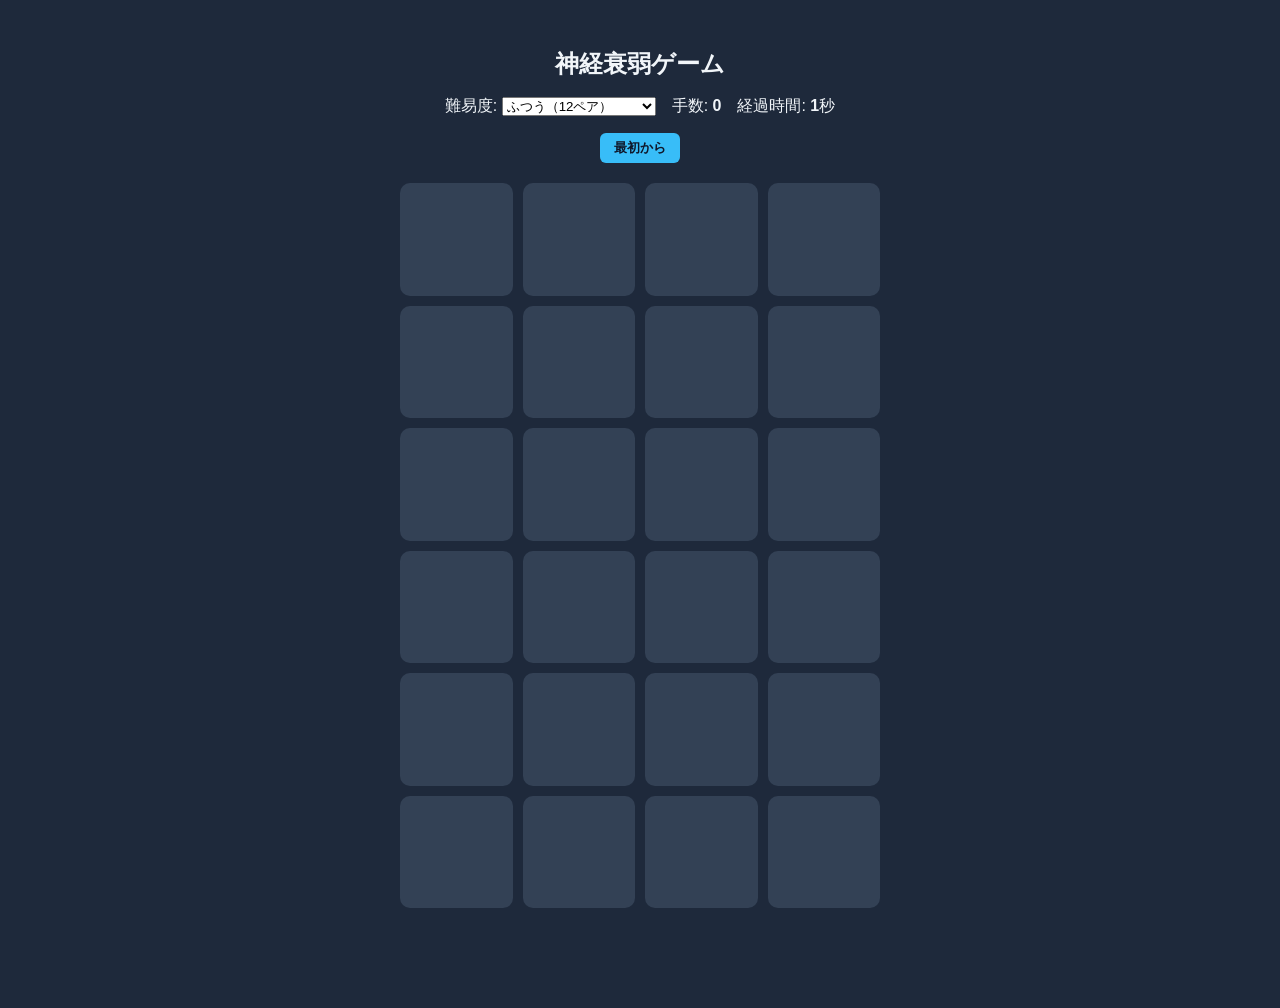
==== index.html @ e84ddd9a "初回コミット: 神経衰弱ゲームの雛形（難易度切替対応）" ====
<!DOCTYPE html>
<html lang="ja">
<head>
<meta charset="UTF-8">
<meta name="viewport" content="width=device-width, initial-scale=1.0">
<title>神経衰弱ゲーム</title>
<link rel="stylesheet" href="style.css">
</head>
<body>
  <main>
    <h1>神経衰弱ゲーム</h1>

    <div class="status-bar">
      <label for="difficulty">難易度:
        <select id="difficulty">
          <option value="easy">かんたん（8ペア）</option>
          <option value="normal" selected>ふつう（12ペア）</option>
          <option value="hard">むずかしい（18ペア）</option>
        </select>
      </label>
      <span>手数: <strong id="moves">0</strong></span>
      <span>経過時間: <strong id="timer">0</strong>秒</span>
      <button id="restart">最初から</button>
    </div>

    <div id="board" class="board"></div>

    <p id="message" class="message"></p>
  </main>

  <script src="script.js"></script>
</body>
</html>
---- style.css ----
* {
  box-sizing: border-box;
}

body {
  font-family: "Segoe UI", "Hiragino Kaku Gothic ProN", sans-serif;
  background: #1e293b;
  color: #f1f5f9;
  display: flex;
  justify-content: center;
  padding: 32px 16px;
  min-height: 100vh;
  margin: 0;
}

main {
  width: 100%;
  max-width: 480px;
  text-align: center;
}

h1 {
  font-size: 1.5rem;
  margin-bottom: 16px;
}

.status-bar {
  display: flex;
  align-items: center;
  justify-content: center;
  gap: 16px;
  margin-bottom: 20px;
  flex-wrap: wrap;
}

.status-bar button {
  background: #38bdf8;
  color: #0f172a;
  border: none;
  border-radius: 6px;
  padding: 6px 14px;
  font-weight: bold;
  cursor: pointer;
}

.status-bar button:hover {
  background: #7dd3fc;
}

.board {
  display: grid;
  grid-template-columns: repeat(4, 1fr);
  gap: 10px;
}

.card {
  aspect-ratio: 1 / 1;
  border-radius: 10px;
  background: #334155;
  display: flex;
  align-items: center;
  justify-content: center;
  font-size: 2rem;
  cursor: pointer;
  user-select: none;
  transition: transform 0.15s, background 0.15s;
}

.card:hover {
  background: #475569;
}

.card.flipped,
.card.matched {
  background: #f8fafc;
  color: #0f172a;
}

.card.matched {
  opacity: 0.6;
  cursor: default;
}

.message {
  margin-top: 20px;
  font-size: 1.2rem;
  font-weight: bold;
  color: #4ade80;
  min-height: 1.5em;
}
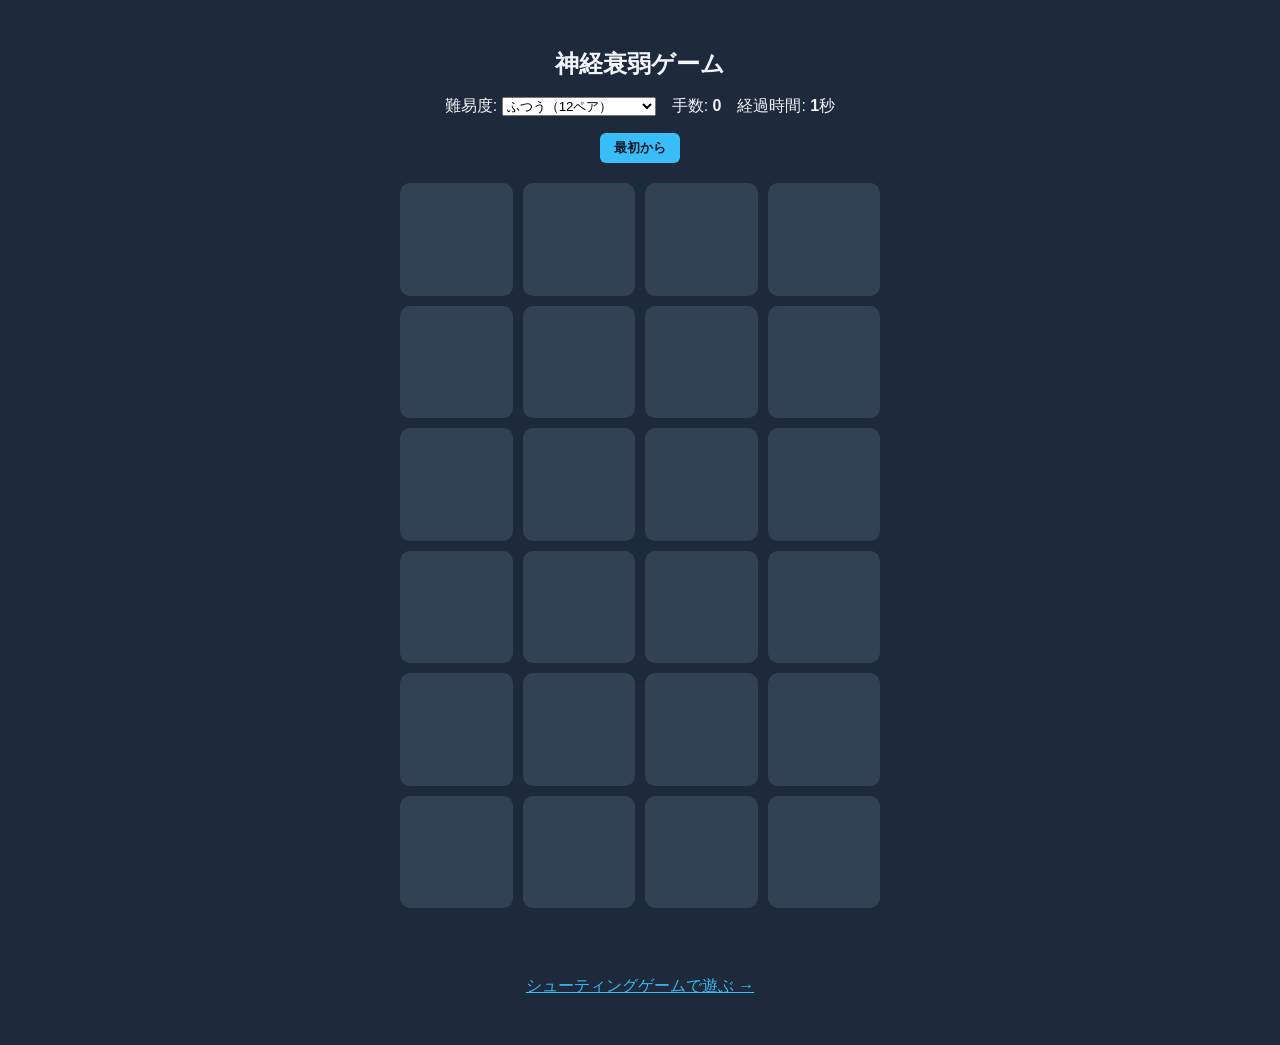
==== commit 7ca522ca: "シューティングゲームを追加し、神経衰弱のリンクを追加" ====
--- a/index.html
+++ b/index.html
@@ -26,6 +26,8 @@
     <div id="board" class="board"></div>
 
     <p id="message" class="message"></p>
+
+    <p><a href="shooting-game/index.html">シューティングゲームで遊ぶ →</a></p>
   </main>
 
   <script src="script.js"></script>
--- a/style.css
+++ b/style.css
@@ -88,3 +88,7 @@
   color: #4ade80;
   min-height: 1.5em;
 }
+
+a {
+  color: #38bdf8;
+}
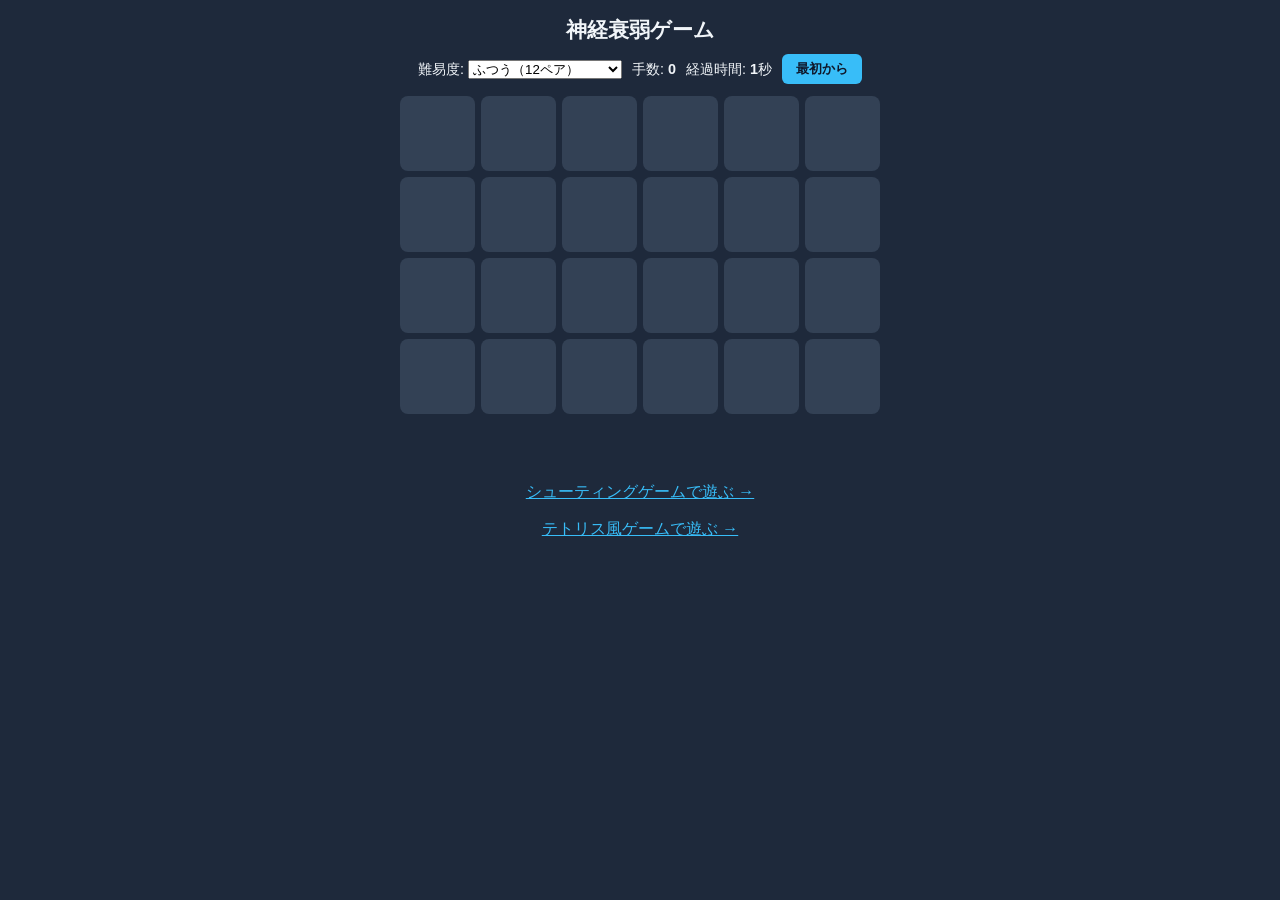
==== commit a085a72e: "テトリス風ゲームを追加し、トップページにリンクを追加 Co-Authored-By: Claude Sonnet 5 <noreply@anthropic.com>" ====
--- a/index.html
+++ b/index.html
@@ -28,6 +28,7 @@
     <p id="message" class="message"></p>
 
     <p><a href="shooting-game/index.html">シューティングゲームで遊ぶ →</a></p>
+    <p><a href="tetris-game/index.html">テトリス風ゲームで遊ぶ →</a></p>
   </main>
 
   <script src="script.js"></script>
--- a/style.css
+++ b/style.css
@@ -8,8 +8,9 @@
   color: #f1f5f9;
   display: flex;
   justify-content: center;
-  padding: 32px 16px;
+  padding: 16px;
   min-height: 100vh;
+  min-height: 100dvh;
   margin: 0;
 }
 
@@ -20,17 +21,18 @@
 }
 
 h1 {
-  font-size: 1.5rem;
-  margin-bottom: 16px;
+  font-size: 1.3rem;
+  margin: 0 0 10px;
 }
 
 .status-bar {
   display: flex;
   align-items: center;
   justify-content: center;
-  gap: 16px;
-  margin-bottom: 20px;
+  gap: 10px;
+  margin-bottom: 12px;
   flex-wrap: wrap;
+  font-size: 0.9rem;
 }
 
 .status-bar button {
@@ -50,17 +52,19 @@
 .board {
   display: grid;
   grid-template-columns: repeat(4, 1fr);
-  gap: 10px;
+  gap: 6px;
+  width: min(100%, 60vh);
+  margin: 0 auto;
 }
 
 .card {
   aspect-ratio: 1 / 1;
-  border-radius: 10px;
+  border-radius: 8px;
   background: #334155;
   display: flex;
   align-items: center;
   justify-content: center;
-  font-size: 2rem;
+  font-size: clamp(1rem, 6vw, 1.8rem);
   cursor: pointer;
   user-select: none;
   transition: transform 0.15s, background 0.15s;
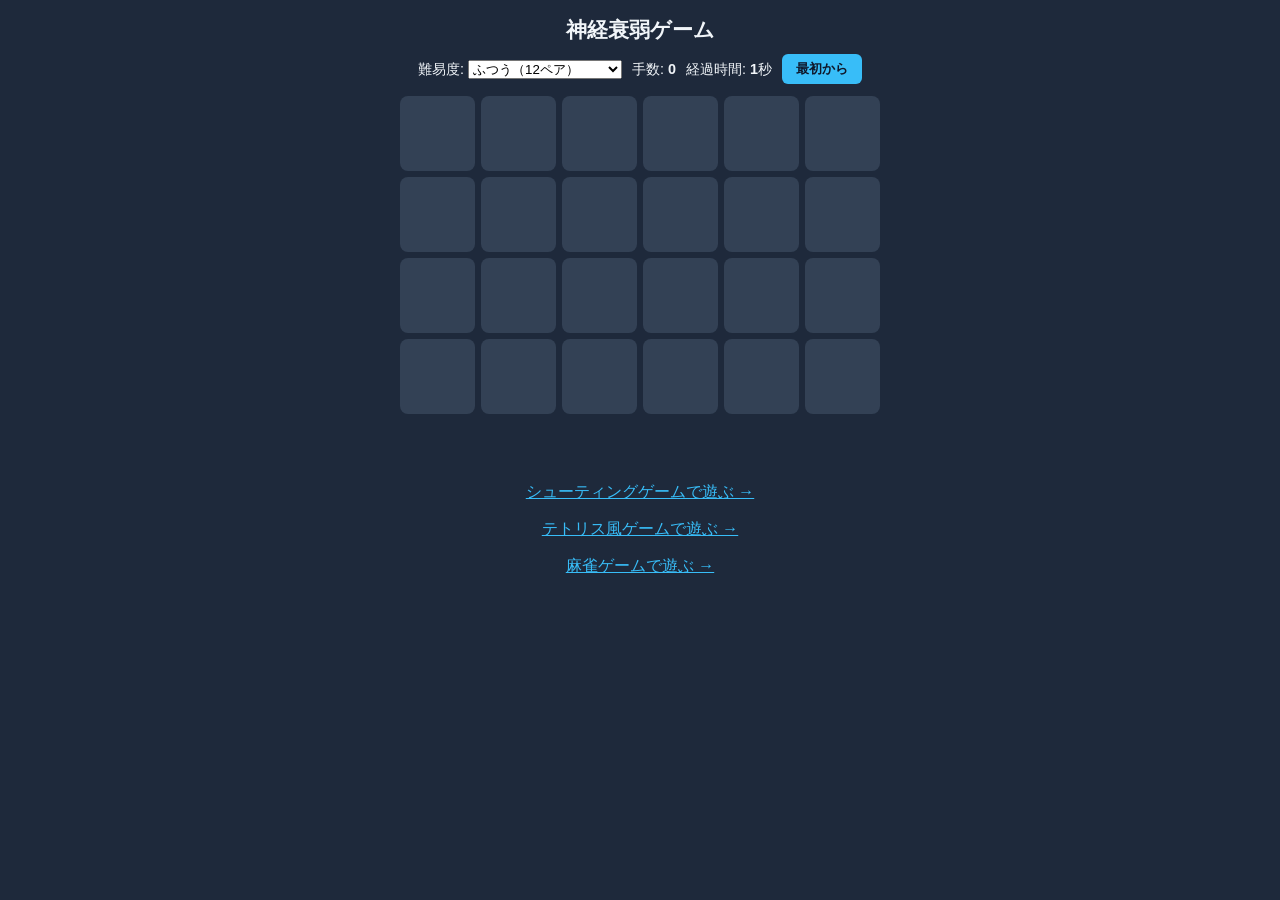
==== commit d645a3ac: "トップページに麻雀ゲームへのリンクを追加 Co-Authored-By: Claude Sonnet 5 <noreply@anthropic.com>" ====
--- a/index.html
+++ b/index.html
@@ -29,6 +29,7 @@
 
     <p><a href="shooting-game/index.html">シューティングゲームで遊ぶ →</a></p>
     <p><a href="tetris-game/index.html">テトリス風ゲームで遊ぶ →</a></p>
+    <p><a href="mahjong-game/index.html">麻雀ゲームで遊ぶ →</a></p>
   </main>
 
   <script src="script.js"></script>
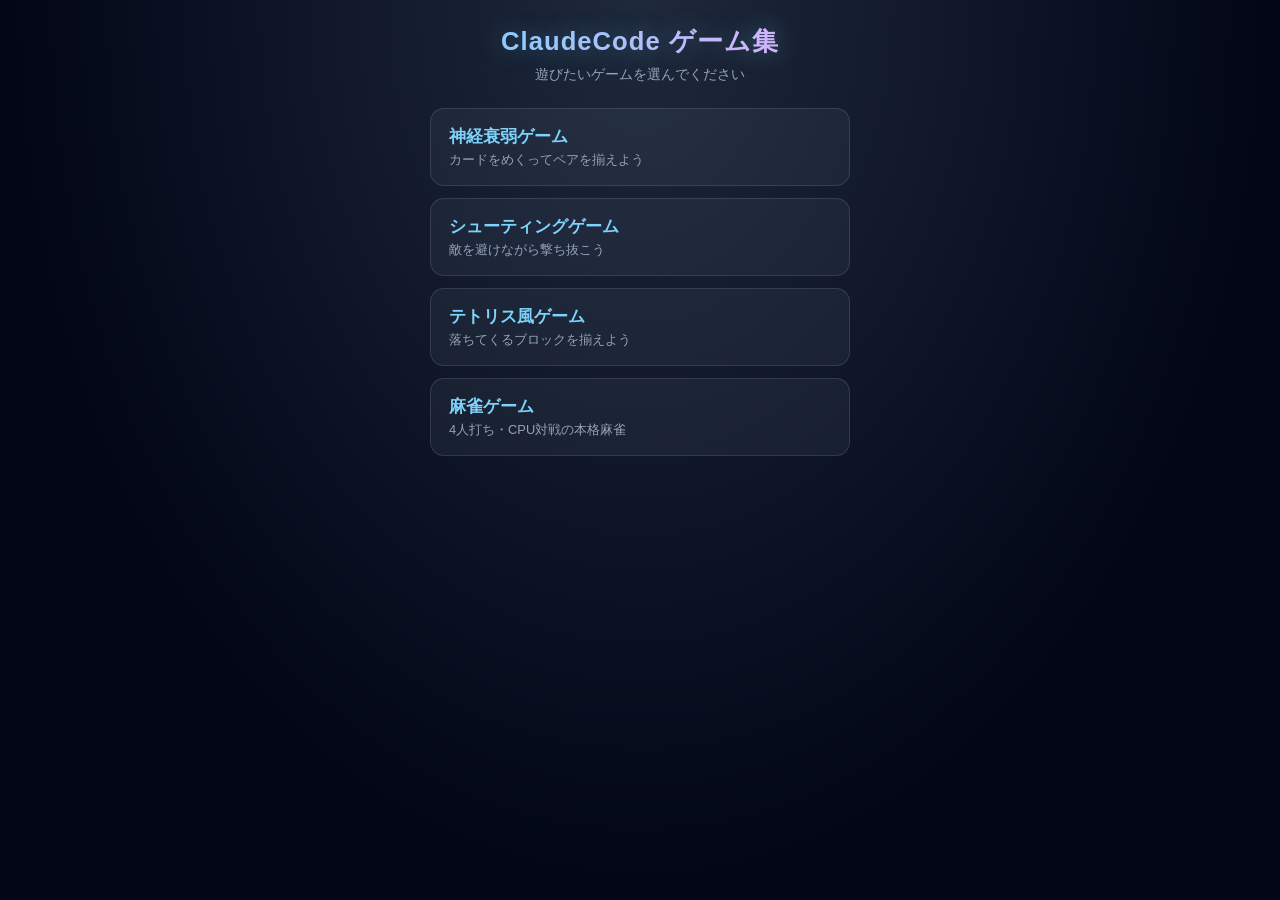
==== commit b6b1394b: "トップページをゲーム選択メニューに変更し、神経衰弱ゲームを専用フォルダへ移動 ゲームが4つに増えたため、トップページは神経衰弱ゲーム本体を直接表示する のをやめ、4ゲームへのリンクだけを並べたメニュー" ====
--- a/index.html
+++ b/index.html
@@ -3,35 +3,32 @@
 <head>
 <meta charset="UTF-8">
 <meta name="viewport" content="width=device-width, initial-scale=1.0">
-<title>神経衰弱ゲーム</title>
+<title>ClaudeCode ゲーム集</title>
 <link rel="stylesheet" href="style.css">
 </head>
 <body>
   <main>
-    <h1>神経衰弱ゲーム</h1>
+    <h1>ClaudeCode ゲーム集</h1>
+    <p class="lead">遊びたいゲームを選んでください</p>
 
-    <div class="status-bar">
-      <label for="difficulty">難易度:
-        <select id="difficulty">
-          <option value="easy">かんたん（8ペア）</option>
-          <option value="normal" selected>ふつう（12ペア）</option>
-          <option value="hard">むずかしい（18ペア）</option>
-        </select>
-      </label>
-      <span>手数: <strong id="moves">0</strong></span>
-      <span>経過時間: <strong id="timer">0</strong>秒</span>
-      <button id="restart">最初から</button>
-    </div>
-
-    <div id="board" class="board"></div>
-
-    <p id="message" class="message"></p>
-
-    <p><a href="shooting-game/index.html">シューティングゲームで遊ぶ →</a></p>
-    <p><a href="tetris-game/index.html">テトリス風ゲームで遊ぶ →</a></p>
-    <p><a href="mahjong-game/index.html">麻雀ゲームで遊ぶ →</a></p>
+    <nav class="menu">
+      <a class="game-card" href="memory-game/index.html">
+        <span class="game-title">神経衰弱ゲーム</span>
+        <span class="game-desc">カードをめくってペアを揃えよう</span>
+      </a>
+      <a class="game-card" href="shooting-game/index.html">
+        <span class="game-title">シューティングゲーム</span>
+        <span class="game-desc">敵を避けながら撃ち抜こう</span>
+      </a>
+      <a class="game-card" href="tetris-game/index.html">
+        <span class="game-title">テトリス風ゲーム</span>
+        <span class="game-desc">落ちてくるブロックを揃えよう</span>
+      </a>
+      <a class="game-card" href="mahjong-game/index.html">
+        <span class="game-title">麻雀ゲーム</span>
+        <span class="game-desc">4人打ち・CPU対戦の本格麻雀</span>
+      </a>
+    </nav>
   </main>
-
-  <script src="script.js"></script>
 </body>
 </html>
--- a/style.css
+++ b/style.css
@@ -3,12 +3,12 @@
 }
 
 body {
-  font-family: "Segoe UI", "Hiragino Kaku Gothic ProN", sans-serif;
-  background: #1e293b;
+  font-family: "Trebuchet MS", "Segoe UI", "Hiragino Kaku Gothic ProN", sans-serif;
+  background: radial-gradient(ellipse at top, #1e293b 0%, #020617 70%);
   color: #f1f5f9;
   display: flex;
   justify-content: center;
-  padding: 16px;
+  padding: 24px 16px;
   min-height: 100vh;
   min-height: 100dvh;
   margin: 0;
@@ -16,83 +16,61 @@
 
 main {
   width: 100%;
-  max-width: 480px;
+  max-width: 420px;
   text-align: center;
 }
 
 h1 {
-  font-size: 1.3rem;
-  margin: 0 0 10px;
+  font-size: 1.6rem;
+  margin: 0 0 6px;
+  letter-spacing: 0.04em;
+  background: linear-gradient(90deg, #7dd3fc, #f0abfc);
+  -webkit-background-clip: text;
+  background-clip: text;
+  color: transparent;
+  text-shadow: 0 0 24px rgba(125, 211, 252, 0.35);
 }
 
-.status-bar {
-  display: flex;
-  align-items: center;
-  justify-content: center;
-  gap: 10px;
-  margin-bottom: 12px;
-  flex-wrap: wrap;
+.lead {
+  color: #94a3b8;
   font-size: 0.9rem;
+  margin: 0 0 24px;
 }
 
-.status-bar button {
-  background: #38bdf8;
-  color: #0f172a;
-  border: none;
-  border-radius: 6px;
-  padding: 6px 14px;
-  font-weight: bold;
-  cursor: pointer;
+.menu {
+  display: flex;
+  flex-direction: column;
+  gap: 12px;
 }
 
-.status-bar button:hover {
-  background: #7dd3fc;
+.game-card {
+  display: flex;
+  flex-direction: column;
+  align-items: flex-start;
+  gap: 4px;
+  padding: 16px 18px;
+  background: rgba(148, 163, 184, 0.08);
+  border: 1px solid rgba(148, 163, 184, 0.2);
+  border-radius: 14px;
+  text-decoration: none;
+  color: inherit;
+  text-align: left;
+  transition: transform 0.15s, background 0.15s, border-color 0.15s;
 }
 
-.board {
-  display: grid;
-  grid-template-columns: repeat(4, 1fr);
-  gap: 6px;
-  width: min(100%, 60vh);
-  margin: 0 auto;
+.game-card:hover {
+  background: rgba(56, 189, 248, 0.1);
+  border-color: rgba(125, 211, 252, 0.5);
+  transform: translateY(-2px);
 }
 
-.card {
-  aspect-ratio: 1 / 1;
-  border-radius: 8px;
-  background: #334155;
-  display: flex;
-  align-items: center;
-  justify-content: center;
-  font-size: clamp(1rem, 6vw, 1.8rem);
-  cursor: pointer;
-  user-select: none;
-  transition: transform 0.15s, background 0.15s;
+.game-title {
+  font-size: 1.05rem;
+  font-weight: bold;
+  color: #7dd3fc;
 }
 
-.card:hover {
-  background: #475569;
+.game-desc {
+  font-size: 0.8rem;
+  color: #94a3b8;
 }
-
-.card.flipped,
-.card.matched {
-  background: #f8fafc;
-  color: #0f172a;
-}
-
-.card.matched {
-  opacity: 0.6;
-  cursor: default;
-}
-
-.message {
-  margin-top: 20px;
-  font-size: 1.2rem;
-  font-weight: bold;
-  color: #4ade80;
-  min-height: 1.5em;
-}
-
-a {
-  color: #38bdf8;
-}
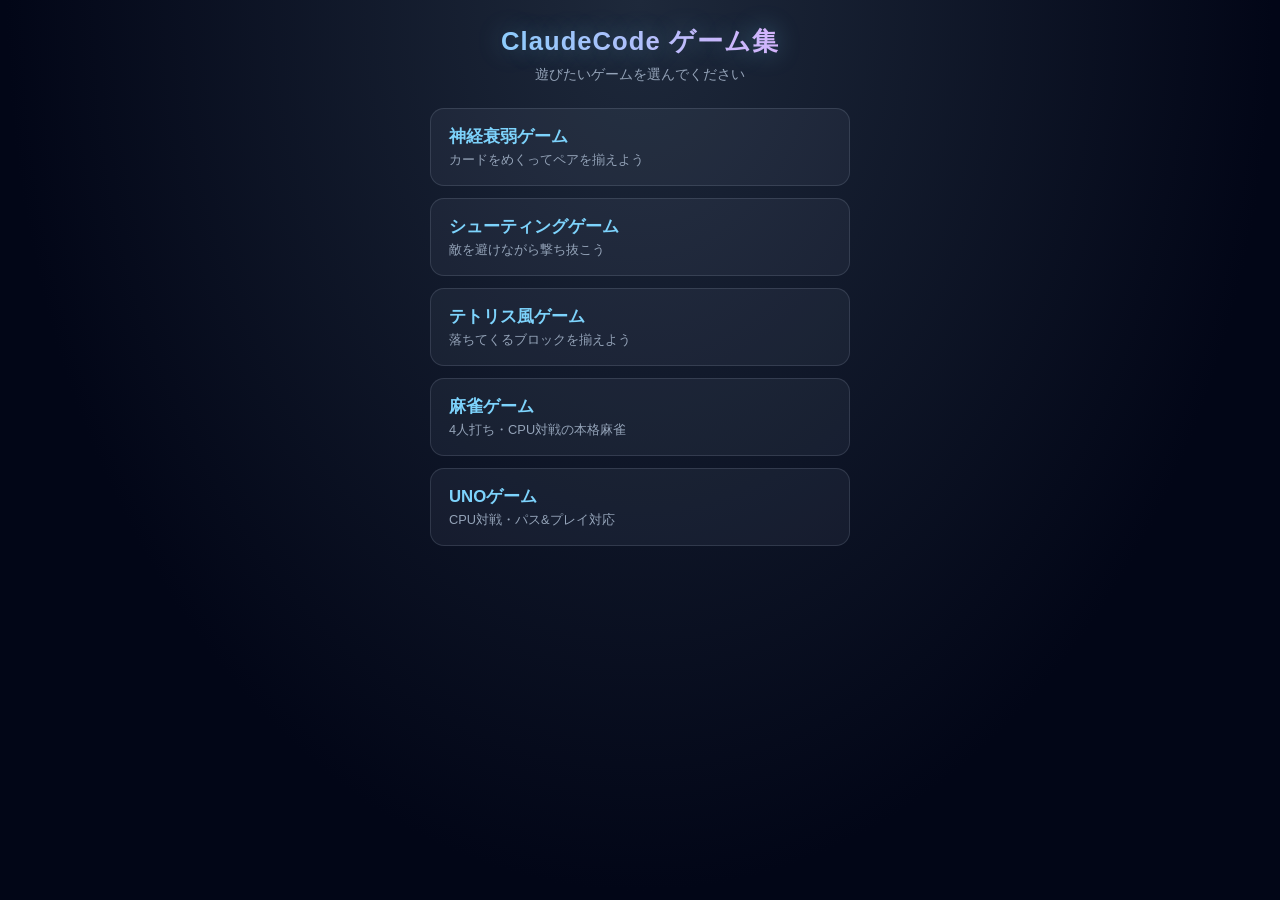
==== commit 6b567ae6: "UNOゲーム（CPU対戦・パス&プレイ両対応、10ラウンド得点制）を追加 トップページにUNOゲームへのリンクを追加。" ====
--- a/index.html
+++ b/index.html
@@ -28,6 +28,10 @@
         <span class="game-title">麻雀ゲーム</span>
         <span class="game-desc">4人打ち・CPU対戦の本格麻雀</span>
       </a>
+      <a class="game-card" href="uno-game/index.html">
+        <span class="game-title">UNOゲーム</span>
+        <span class="game-desc">CPU対戦・パス&amp;プレイ対応</span>
+      </a>
     </nav>
   </main>
 </body>
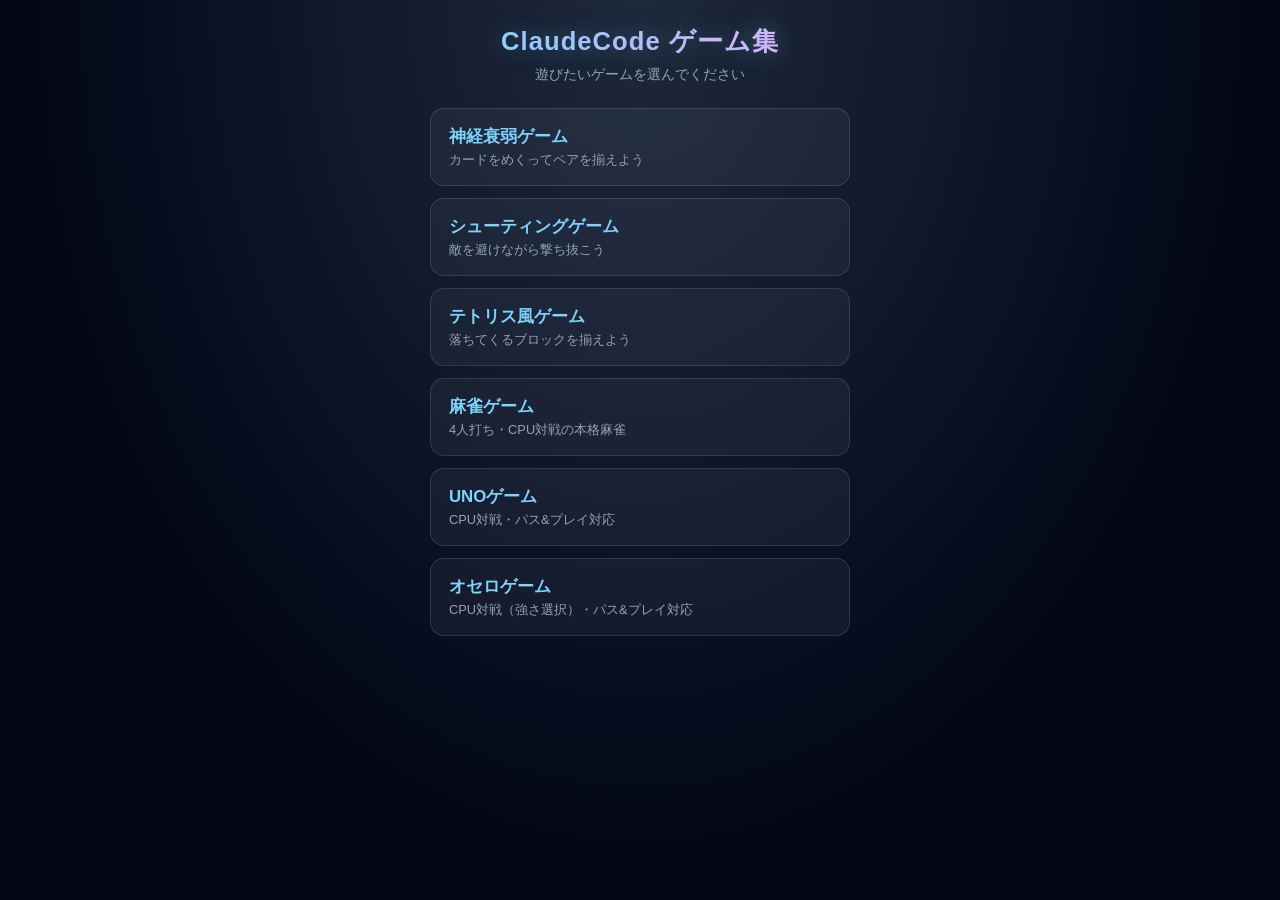
==== commit 30b6f1ad: "オセロゲーム（CPU対戦・パス&プレイ両対応、CPU強さ選択式）を追加 CPUは弱い/普通/強いの3段階。強いCPUはnegamax+alpha-beta。 トップページにオセロゲームへのリンクを追加" ====
--- a/index.html
+++ b/index.html
@@ -32,6 +32,10 @@
         <span class="game-title">UNOゲーム</span>
         <span class="game-desc">CPU対戦・パス&amp;プレイ対応</span>
       </a>
+      <a class="game-card" href="othello-game/index.html">
+        <span class="game-title">オセロゲーム</span>
+        <span class="game-desc">CPU対戦（強さ選択）・パス&amp;プレイ対応</span>
+      </a>
     </nav>
   </main>
 </body>
